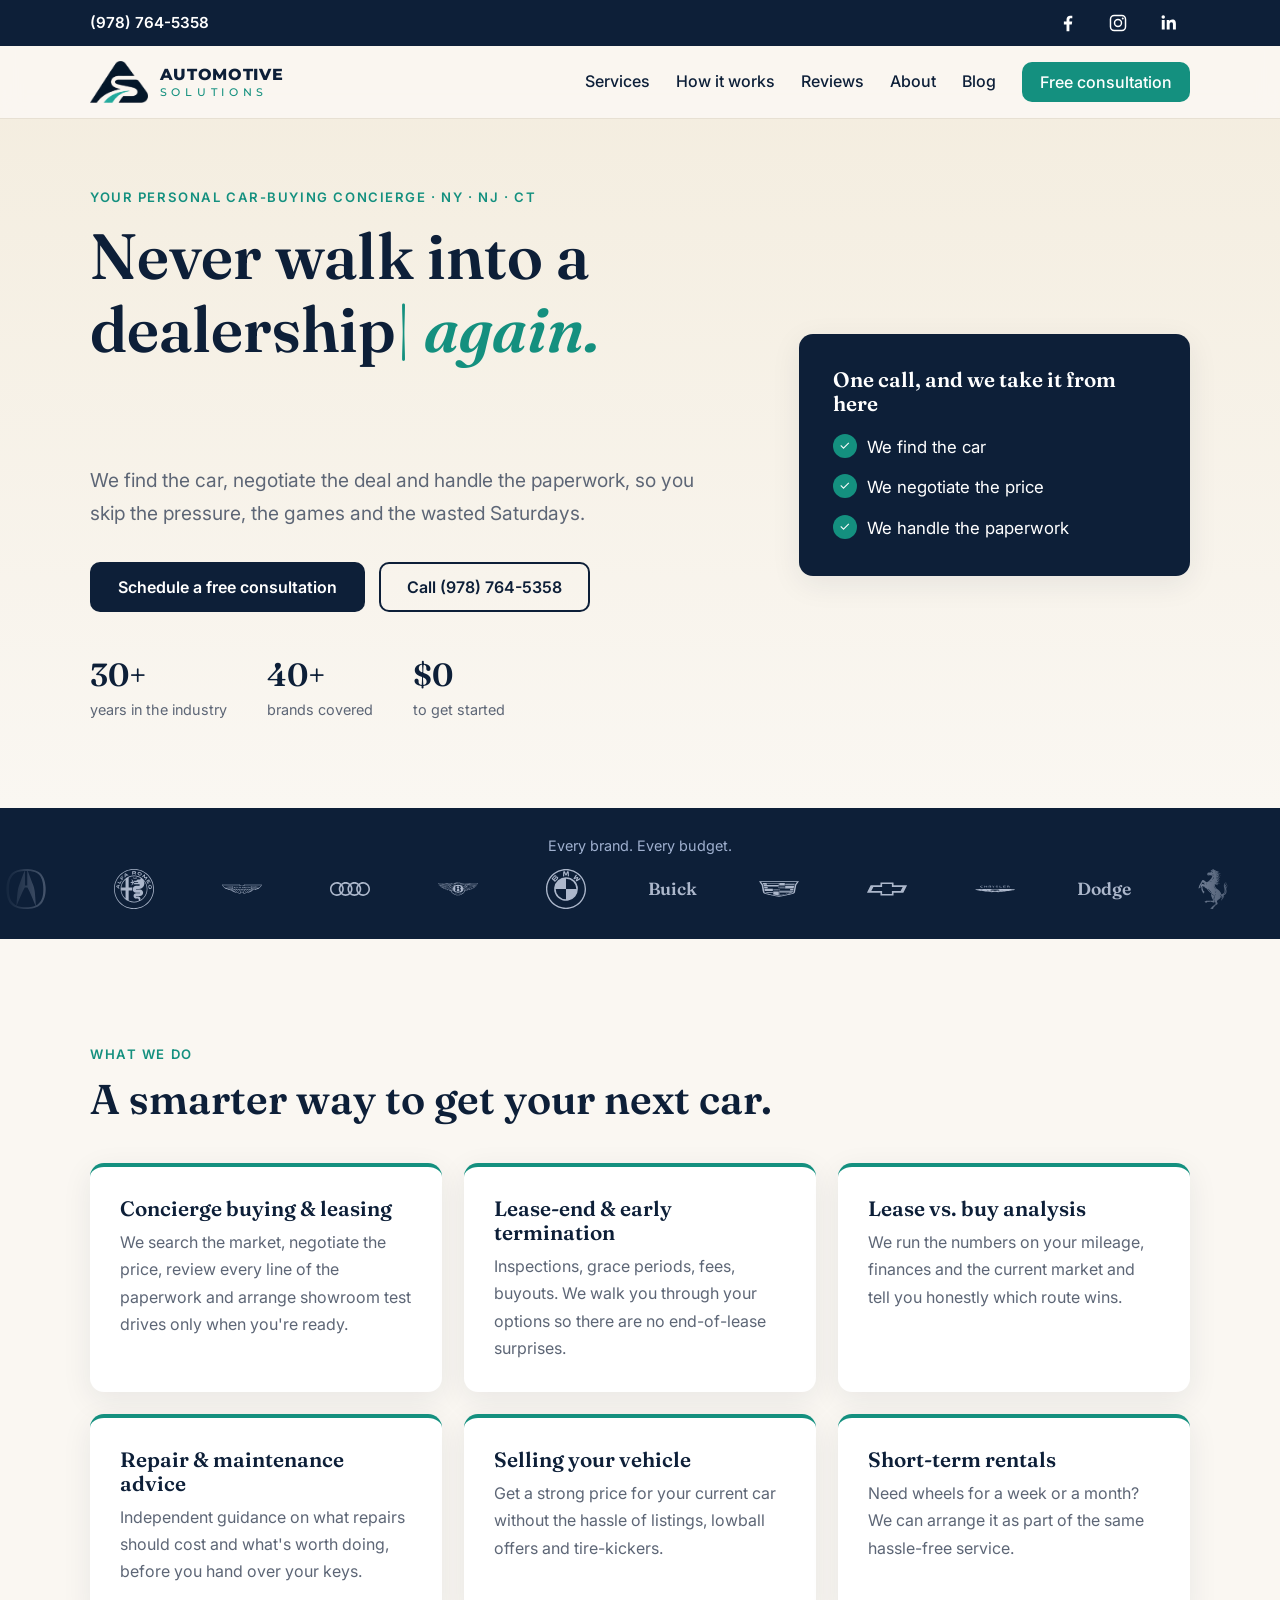
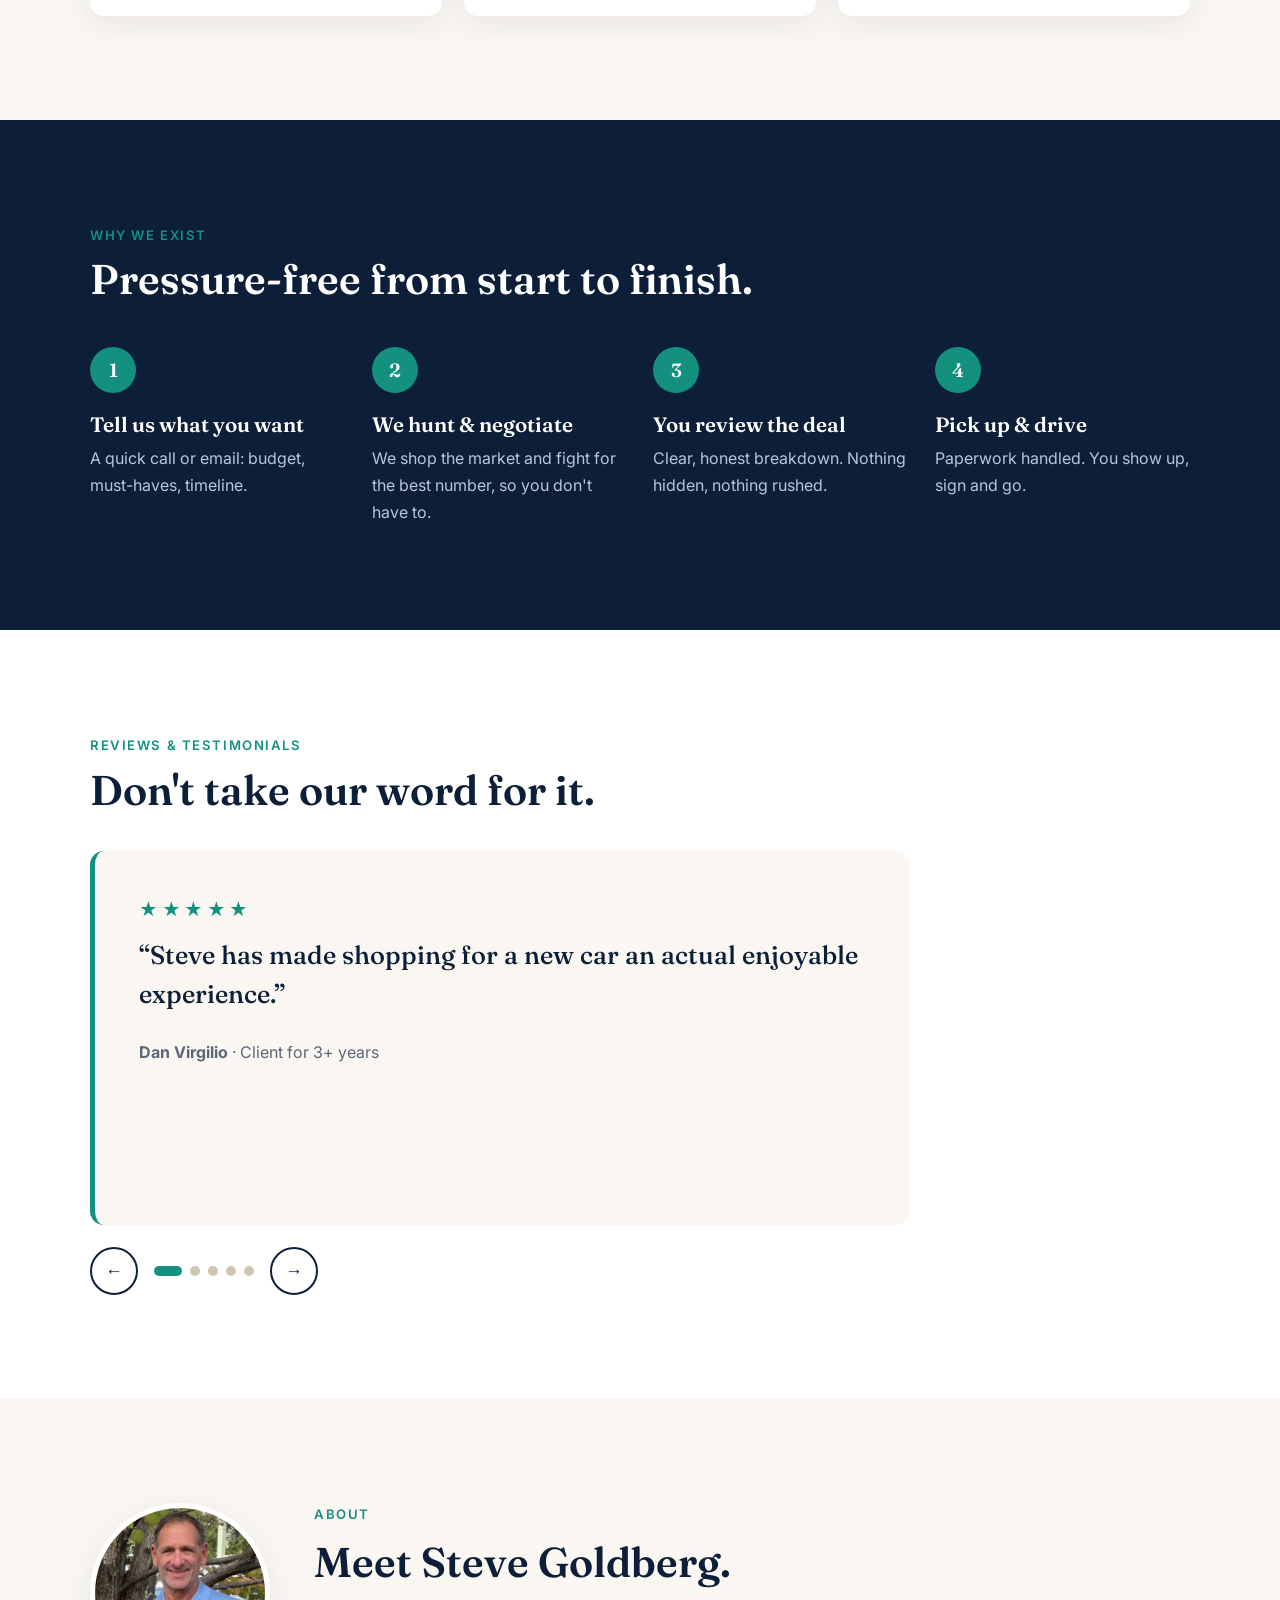
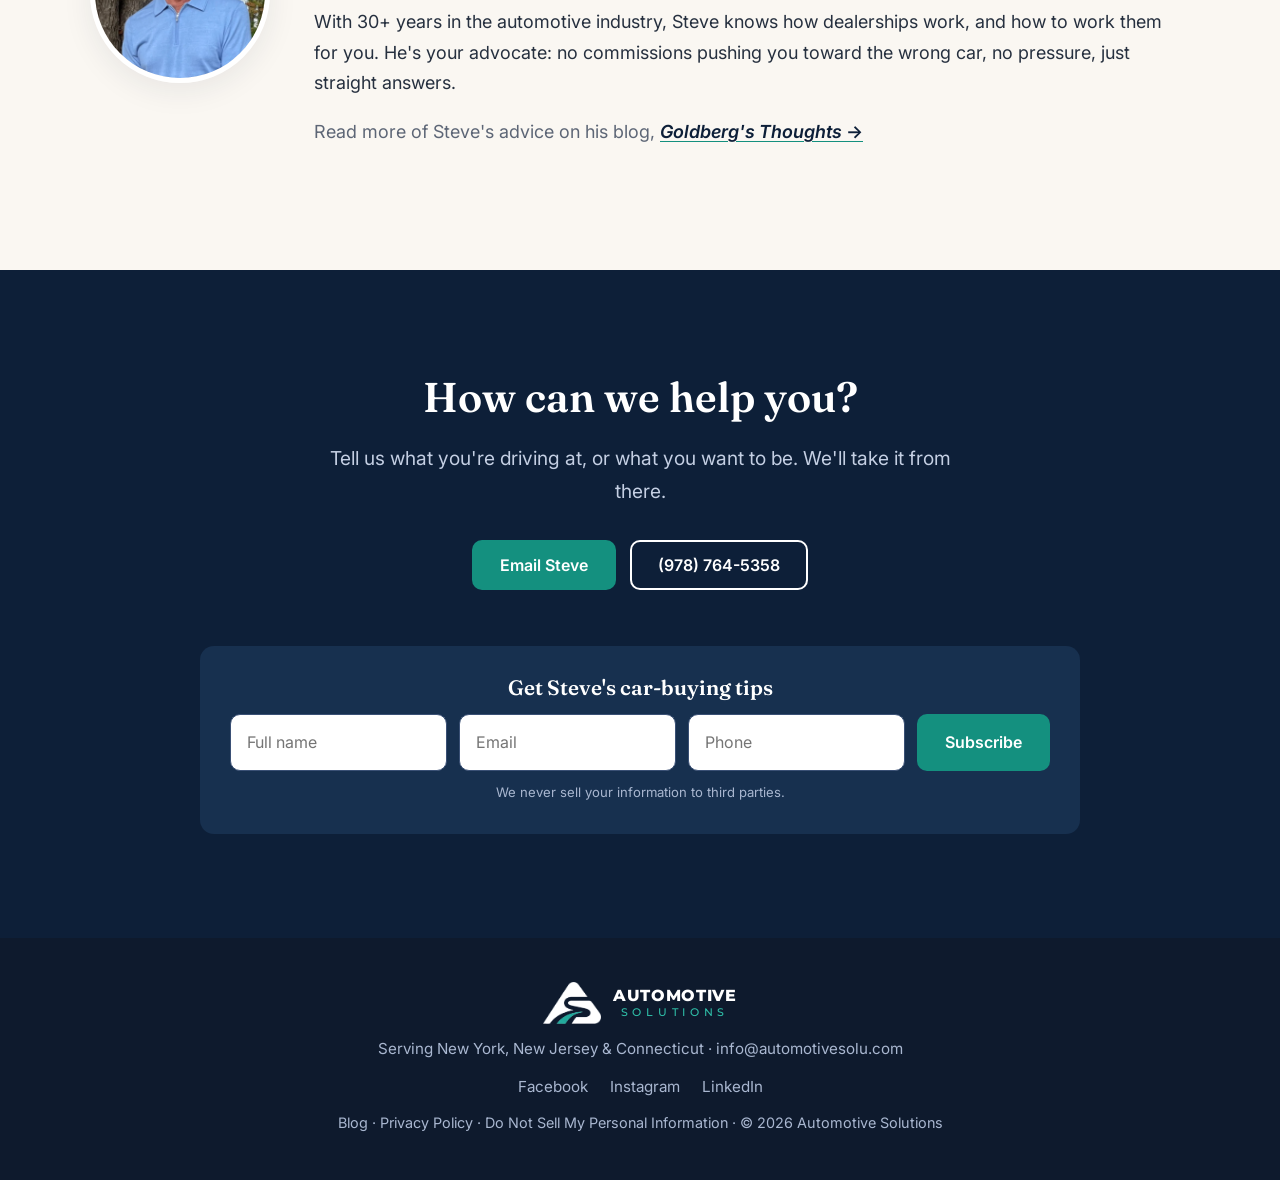
==== index.html @ 4d30e6ed "Automotive Solutions website redesign (draft preview) Co-Authored-By: Claude Sonnet 5.5 <noreply@ant" ====
<!doctype html>
<html lang="en">
<head>
<meta charset="utf-8">
<meta name="viewport" content="width=device-width, initial-scale=1">
<title>Automotive Solutions | Car Buying & Leasing Consultant – NY, NJ, CT</title>
<meta name="description" content="Never walk into a dealership again. Automotive Solutions finds your car, negotiates the deal and handles the paperwork across New York, New Jersey and Connecticut.">
<!-- DRAFT PREVIEW: remove the next line when the site goes live on the real domain -->
<meta name="robots" content="noindex, nofollow">
<link rel="icon" href="assets/favicon.png" type="image/png">
<link rel="preconnect" href="https://fonts.googleapis.com">
<link rel="preconnect" href="https://fonts.gstatic.com" crossorigin>
<link href="https://fonts.googleapis.com/css2?family=Inter:wght@400;500;600;700&family=Montserrat:wght@500;800&family=Fraunces:opsz,wght@9..144,500;9..144,600;9..144,700&display=swap" rel="stylesheet">
<link rel="stylesheet" href="styles.css">
</head>
<body>



<header class="nav" id="nav">
  <div class="topbar"><div class="wrap topbar-inner">
    <a class="tb-phone" href="tel:+19787645358">(978) 764-5358</a>
    <div class="tb-social">
      <a href="https://www.facebook.com/automotivesolu" target="_blank" rel="noopener" aria-label="Facebook"><svg viewBox="0 0 24 24"><path d="M13.5 21v-7.5h2.6l.5-3.1h-3.1V8.5c0-.9.4-1.6 1.7-1.6h1.5V4.2c-.3 0-1.2-.2-2.3-.2-2.4 0-4 1.4-4 4.1v2.3H7.5v3.1h2.9V21h3.1z"/></svg></a>
      <a href="https://www.instagram.com/autosolu/" target="_blank" rel="noopener" aria-label="Instagram"><svg viewBox="0 0 24 24"><path d="M12 7.4A4.6 4.6 0 1 0 12 16.6 4.6 4.6 0 0 0 12 7.4zm0 7.6a3 3 0 1 1 0-6 3 3 0 0 1 0 6zM17.2 6a1.1 1.1 0 1 0 0 2.2 1.1 1.1 0 0 0 0-2.2zM7.8 3h8.4A4.8 4.8 0 0 1 21 7.8v8.4a4.8 4.8 0 0 1-4.8 4.8H7.8A4.8 4.8 0 0 1 3 16.2V7.8A4.8 4.8 0 0 1 7.8 3zm0 1.6A3.2 3.2 0 0 0 4.6 7.8v8.4a3.2 3.2 0 0 0 3.2 3.2h8.4a3.2 3.2 0 0 0 3.2-3.2V7.8a3.2 3.2 0 0 0-3.2-3.2H7.8z"/></svg></a>
      <a href="https://www.linkedin.com/in/steven-goldberg-22b6a011/" target="_blank" rel="noopener" aria-label="LinkedIn"><svg viewBox="0 0 24 24"><path d="M5.2 8.6H8.4V19H5.2V8.6zM6.8 3.6a1.9 1.9 0 1 1 0 3.8 1.9 1.9 0 0 1 0-3.8zM10.4 8.6h3v1.4c.5-.9 1.6-1.7 3.3-1.7 3.3 0 3.9 2.1 3.9 4.9V19h-3.2v-5.1c0-1.2 0-2.7-1.7-2.7s-1.9 1.3-1.9 2.6V19h-3.2V8.6z"/></svg></a>
    </div>
  </div></div>
  <div class="wrap nav-inner">
    <a href="#top" class="brand" aria-label="Automotive Solutions home">
      <img src="assets/logo-mark.png" alt="" width="58" height="42"><span class="bt"><i>Automotive</i><b>Solutions</b></span>
    </a>
    <nav class="links" id="links" aria-label="Main">
      <a href="#services">Services</a>
      <a href="#how">How it works</a>
      <a href="#reviews">Reviews</a>
      <a href="#about">About</a>
      <a href="https://www.automotivesolu.com/blog">Blog</a>
      <a href="#contact" class="btn btn-sm">Free consultation</a>
    </nav>
    <button class="burger" id="burger" aria-label="Menu" aria-expanded="false" aria-controls="links"><span></span><span></span></button>
  </div>
</header>

<main id="top">

<!-- HERO -->
<section class="hero">
  <div class="wrap hero-grid">
    <div class="hero-copy">
      <p class="eyebrow reveal">Your personal car-buying concierge · NY · NJ · CT</p>
      <h1 class="reveal">Never <span class="typed" id="typed">walk into a dealership</span><span class="cursor" aria-hidden="true">|</span> <em>again.</em></h1>
      <p class="lead reveal">We find the car, negotiate the deal and handle the paperwork, so you skip the pressure, the games and the wasted Saturdays.</p>
      <div class="cta reveal">
        <a class="btn" data-mail="Free consultation request">Schedule a free consultation</a>
        <a class="btn btn-ghost" href="tel:+19787645358">Call (978) 764-5358</a>
      </div>
      <ul class="trust reveal">
        <li><b>30+</b><span>years in the industry</span></li>
        <li><b>40+</b><span>brands covered</span></li>
        <li><b>$0</b><span>to get started</span></li>
      </ul>
    </div>
    <aside class="hero-card reveal">
      <h3>One call, and we take it from here</h3>
      <ul class="checks">
        <li>We find the car</li>
        <li>We negotiate the price</li>
        <li>We handle the paperwork</li>
      </ul>
    </aside>
  </div>
</section>

<!-- BRANDS -->
<section class="brands" aria-label="Brands we work with">
  <p class="center small">Every brand. Every budget.</p>
  <div class="marquee"><div class="track" id="brandTrack"></div></div>
</section>

<!-- SERVICES -->
<section id="services" class="section">
  <div class="wrap">
    <p class="eyebrow reveal">What we do</p>
    <h2 class="reveal">A smarter way to get your next car.</h2>
    <div class="cards">
      <article class="card reveal">
        <h3>Concierge buying &amp; leasing</h3>
        <p>We search the market, negotiate the price, review every line of the paperwork and arrange showroom test drives only when you're ready.</p>
      </article>
      <article class="card reveal">
        <h3>Lease-end &amp; early termination</h3>
        <p>Inspections, grace periods, fees, buyouts. We walk you through your options so there are no end-of-lease surprises.</p>
      </article>
      <article class="card reveal">
        <h3>Lease vs. buy analysis</h3>
        <p>We run the numbers on your mileage, finances and the current market and tell you honestly which route wins.</p>
      </article>
      <article class="card reveal">
        <h3>Repair &amp; maintenance advice</h3>
        <p>Independent guidance on what repairs should cost and what's worth doing, before you hand over your keys.</p>
      </article>
      <article class="card reveal">
        <h3>Selling your vehicle</h3>
        <p>Get a strong price for your current car without the hassle of listings, lowball offers and tire-kickers.</p>
      </article>
      <article class="card reveal">
        <h3>Short-term rentals</h3>
        <p>Need wheels for a week or a month? We can arrange it as part of the same hassle-free service.</p>
      </article>
    </div>
  </div>
</section>

<!-- HOW IT WORKS -->
<section id="how" class="section dark">
  <div class="wrap">
    <p class="eyebrow reveal">Why we exist</p>
    <h2 class="reveal">Pressure-free from start to finish.</h2>
    <ol class="steps">
      <li class="reveal"><span class="num">1</span><h3>Tell us what you want</h3><p>A quick call or email: budget, must-haves, timeline.</p></li>
      <li class="reveal"><span class="num">2</span><h3>We hunt &amp; negotiate</h3><p>We shop the market and fight for the best number, so you don't have to.</p></li>
      <li class="reveal"><span class="num">3</span><h3>You review the deal</h3><p>Clear, honest breakdown. Nothing hidden, nothing rushed.</p></li>
      <li class="reveal"><span class="num">4</span><h3>Pick up &amp; drive</h3><p>Paperwork handled. You show up, sign and go.</p></li>
    </ol>
  </div>
</section>

<!-- REVIEWS -->
<section id="reviews" class="section alt">
  <div class="wrap">
    <p class="eyebrow reveal">Reviews &amp; testimonials</p>
    <h2 class="reveal">Don't take our word for it.</h2>
    <div class="slider reveal" id="slider">
      <div class="slides">
        <figure class="slide"><div class="stars">★★★★★</div><blockquote>&ldquo;Steve has made shopping for a new car an actual enjoyable experience.&rdquo;</blockquote><figcaption><b>Dan Virgilio</b> · Client for 3+ years</figcaption></figure>
        <figure class="slide"><div class="stars">★★★★★</div><blockquote>&ldquo;I just purchased my fifth car with Steve. He's a straight shooter, honest, and a pleasure to deal with.&rdquo;</blockquote><figcaption><b>Ralph Milton</b> · Fifth car purchase</figcaption></figure>
        <figure class="slide"><div class="stars">★★★★★</div><blockquote>&ldquo;Steve is a pleasure to work with. Very responsive, knowledgeable, and credible&hellip; my &lsquo;Go To&rsquo; person.&rdquo;</blockquote><figcaption><b>Gary Crispo</b> · Chief Operating Officer</figcaption></figure>
        <figure class="slide"><div class="stars">★★★★★</div><blockquote>&ldquo;A few emails to describe what I am looking for, a quick trip to take delivery where all the paperwork is ready to go, and I'm in and out in 30 minutes. When I refer you to others I tell them you are the best car salesman ever, and I mean it.&rdquo;</blockquote><figcaption><b>Kurt Z.</b> · Four cars purchased through Steve</figcaption></figure>
        <figure class="slide"><div class="stars">★★★★★</div><blockquote>&ldquo;Blanche and I were particularly taken by your ability to identify, out of your large inventory, the cars that you thought would be right for us. And then clearly and accurately tell us why. The entire process, in your hands, was a pleasure.&rdquo;</blockquote><figcaption><b>Theodore D.</b> · Two cars purchased through Steve</figcaption></figure>
      </div>
      <div class="slider-ctl">
        <button id="prev" aria-label="Previous review">←</button>
        <div class="dots" id="dots"></div>
        <button id="next" aria-label="Next review">→</button>
      </div>
    </div>
  </div>
</section>

<!-- ABOUT -->
<section id="about" class="section">
  <div class="wrap about">
    <img class="portrait reveal" src="assets/steve.jpg" alt="Steve Goldberg, founder of Automotive Solutions" width="800" height="718" loading="lazy">
    <div>
      <p class="eyebrow reveal">About</p>
      <h2 class="reveal">Meet Steve Goldberg.</h2>
      <p class="reveal">With 30+ years in the automotive industry, Steve knows how dealerships work, and how to work them for you. He's your advocate: no commissions pushing you toward the wrong car, no pressure, just straight answers.</p>
      <p class="reveal muted">Read more of Steve's advice on his blog, <a href="https://www.automotivesolu.com/blog"><i>Goldberg's Thoughts</i> &rarr;</a></p>
    </div>
  </div>
</section>

<!-- CONTACT -->
<section id="contact" class="section cta-band">
  <div class="wrap">
    <h2 class="reveal">How can we help you?</h2>
    <p class="lead reveal">Tell us what you're driving at, or what you want to be. We'll take it from there.</p>
    <div class="cta center-cta reveal">
      <a class="btn" data-mail="Free consultation request">Email Steve</a>
      <a class="btn btn-ghost" href="tel:+19787645358">(978) 764-5358</a>
    </div>
    <form class="subscribe reveal" id="sub" novalidate>
      <h3>Get Steve's car-buying tips</h3>
      <div class="row">
        <input name="name" placeholder="Full name" autocomplete="name" required>
        <input name="email" type="email" placeholder="Email" autocomplete="email" required>
        <input name="phone" type="tel" placeholder="Phone" autocomplete="tel">
        <button class="btn" type="submit">Subscribe</button>
      </div>
      <p class="fine" id="subMsg">We never sell your information to third parties.</p>
    </form>
  </div>
</section>
</main>

<footer class="footer">
  <div class="wrap foot-inner">
    <div class="brand"><img src="assets/logo-mark-light.png" alt="" width="58" height="42"><span class="bt"><i>Automotive</i><b>Solutions</b></span></div>
    <p>Serving New York, New Jersey &amp; Connecticut · <a href="mailto:info@automotivesolu.com">info@automotivesolu.com</a></p>
    <p class="social">
      <a href="https://www.facebook.com/automotivesolu" target="_blank" rel="noopener">Facebook</a>
      <a href="https://www.instagram.com/autosolu/" target="_blank" rel="noopener">Instagram</a>
      <a href="https://www.linkedin.com/in/steven-goldberg-22b6a011/" target="_blank" rel="noopener">LinkedIn</a>
    </p>
    <p class="small"><a href="https://www.automotivesolu.com/blog">Blog</a> · <a href="privacy.html">Privacy Policy</a> · <a href="privacy.html#do-not-sell">Do Not Sell My Personal Information</a> · © <span id="yr">2026</span> Automotive Solutions</p>
  </div>
</footer>

<a class="sticky-call" href="tel:+19787645358" aria-label="Call now">📞 Call</a>

<script src="script.js"></script>
</body>
</html>
---- styles.css ----
:root{
  --navy:#0d1f38; --navy2:#17304f; --gold:#14907f; --gold-l:#2fbfa8;
  --cream:#faf7f2; --paper:#fff; --text:#26303f; --muted:#5d6676; --line:#e7e0d3;
  --r:14px; --shadow:0 8px 30px rgba(20,35,59,.08);
}
*{box-sizing:border-box;margin:0}
html{scroll-behavior:smooth;scroll-padding-top:80px}
body{font:18px/1.7 Inter,system-ui,sans-serif;color:var(--text);background:var(--cream);overflow-x:hidden;-webkit-font-smoothing:antialiased}
h1,h2,h3{font-family:Fraunces,Georgia,serif;color:var(--navy);line-height:1.15;font-weight:600}
h1{font-size:clamp(2.4rem,5.4vw,4rem)}
.typed{color:var(--navy)}
.cursor{color:var(--gold);font-weight:300;animation:blink 1s steps(2) infinite}
@keyframes blink{50%{opacity:0}}
h1{min-height:3.5em}
h1 em{color:var(--gold);font-style:italic}
h2{font-size:clamp(1.9rem,3.6vw,2.6rem);margin-bottom:.5em}
h3{font-size:1.3rem;margin-bottom:.4em}
a{color:inherit}
.wrap{width:min(1100px,100% - 40px);margin-inline:auto}
.section{padding:clamp(60px,9vw,104px) 0}
.alt{background:var(--paper)} .dark{background:var(--navy);color:#e6ebf4}
.dark h2,.dark h3{color:#fff}
.muted{color:var(--muted)} .small{font-size:.9rem} .fine{font-size:.82rem;color:var(--muted);margin-top:.8em}
.center{text-align:center}
.eyebrow{font-size:.82rem;font-weight:600;letter-spacing:.12em;text-transform:uppercase;color:var(--gold);margin-bottom:.8em}
.lead{font-size:1.2rem;color:var(--muted);max-width:52ch}
.progress{display:none}

/* nav */
.nav{position:fixed;inset:0 0 auto 0;z-index:50;background:rgba(250,247,242,.94);backdrop-filter:blur(10px);box-shadow:0 1px 0 var(--line)}
.nav-inner{display:flex;align-items:center;justify-content:space-between;height:72px}
.brand{display:flex;align-items:center;gap:10px;text-decoration:none;color:var(--navy);font:600 1.2rem Fraunces,serif}
.brand b{font-weight:700;color:var(--gold)}
.links{display:flex;align-items:center;gap:26px}
.links a{text-decoration:none;font-size:1rem;font-weight:500;color:var(--navy)}
.links a:hover{color:var(--gold)}
.burger{display:none;background:none;border:0;width:46px;height:46px;position:relative;cursor:pointer}
.burger span{position:absolute;left:10px;right:10px;height:2px;background:var(--navy);transition:.3s}
.burger span:first-child{top:18px}.burger span:last-child{top:26px}
.burger[aria-expanded=true] span:first-child{top:22px;transform:rotate(45deg)}
.burger[aria-expanded=true] span:last-child{top:22px;transform:rotate(-45deg)}

/* buttons */
.btn{display:inline-flex;align-items:center;justify-content:center;padding:15px 28px;border-radius:10px;background:var(--navy);color:#fff!important;font:600 1rem Inter,sans-serif;text-decoration:none;border:0;cursor:pointer;transition:background .2s,transform .2s}
.btn:hover{background:var(--navy2);transform:translateY(-2px)}
.btn-sm{padding:10px 18px;font-size:.95rem;background:var(--gold)}
.btn-sm:hover{background:var(--gold-l)}
.btn-ghost{background:transparent;color:var(--navy)!important;box-shadow:inset 0 0 0 2px var(--navy)}
.btn-ghost:hover{background:var(--navy);color:#fff!important}
.cta{display:flex;gap:14px;flex-wrap:wrap;margin-top:1.8em}

/* hero */
.hero{padding:140px 0 84px;background:linear-gradient(180deg,#f3ecdd,var(--cream))}
.hero-grid{display:grid;grid-template-columns:1.25fr .75fr;gap:56px;align-items:center}
.hero .lead{margin-top:1.1em}
.trust{display:flex;gap:40px;list-style:none;padding:0;margin-top:2.4em;flex-wrap:wrap}
.trust b{display:block;font:600 2rem Fraunces,serif;color:var(--navy)}
.trust span{font-size:.9rem;color:var(--muted)}
.hero-card{background:var(--navy);color:#fff;padding:34px;border-radius:var(--r);box-shadow:var(--shadow)}
.hero-card h3{color:#fff;margin-bottom:.8em}
.checks{list-style:none;padding:0;display:grid;gap:12px}
.checks li{padding-left:34px;position:relative;font-size:1.05rem}
.checks li::before{content:"✓";position:absolute;left:0;top:1px;width:24px;height:24px;border-radius:50%;background:var(--gold);color:#fff;font-size:.8rem;display:grid;place-items:center}

/* brands */
.brands{padding:26px 0 30px;background:var(--navy);color:#9fb0cf}
.marquee{overflow:hidden;margin-top:10px;-webkit-mask:linear-gradient(90deg,transparent,#000 10%,#000 90%,transparent);mask:linear-gradient(90deg,transparent,#000 10%,#000 90%,transparent)}
.track{display:flex;gap:44px;width:max-content;animation:scrollx 120s linear infinite}
.marquee:hover .track{animation-play-state:paused}
.track{align-items:center;gap:56px}
.track .logo{width:52px;height:40px;background:#c9d3e6;opacity:.85;-webkit-mask:var(--src) center/contain no-repeat;mask:var(--src) center/contain no-repeat;transition:background .2s,opacity .2s}
.track .logo:hover{background:var(--gold-l);opacity:1}
.track .wordmark{font:600 1.1rem Fraunces,serif;white-space:nowrap;color:#c9d3e6;opacity:.85}
@keyframes scrollx{to{transform:translateX(-50%)}}

/* cards */
.cards{display:grid;grid-template-columns:repeat(auto-fit,minmax(290px,1fr));gap:22px;margin-top:2.2em}
.card{padding:30px;background:var(--paper);border-radius:var(--r);border-top:4px solid var(--gold);box-shadow:var(--shadow)}
.card p{color:var(--muted);font-size:1rem}

/* steps */
.steps{list-style:none;padding:0;display:grid;grid-template-columns:repeat(auto-fit,minmax(220px,1fr));gap:26px;margin-top:2.4em}
.steps p{color:#b9c5db;font-size:1rem}
.num{display:grid;place-items:center;width:46px;height:46px;border-radius:50%;background:var(--gold);color:#fff;font:600 1.2rem Fraunces,serif;margin-bottom:1em}

/* slider */
.slider{margin-top:2em;max-width:820px;overflow:hidden}
.slides{display:flex;transition:transform .6s ease}
.slide{min-width:100%;padding:44px;background:var(--cream);border-radius:var(--r);border-left:5px solid var(--gold)}
.stars{color:var(--gold);letter-spacing:.2em;margin-bottom:.6em}
blockquote{font:500 clamp(1.2rem,2.4vw,1.6rem)/1.5 Fraunces,serif;color:var(--navy);margin-bottom:1em}
figcaption{color:var(--muted);font-size:1rem}
.slider-ctl{display:flex;align-items:center;gap:16px;margin-top:22px}
.slider-ctl button{width:48px;height:48px;border-radius:50%;border:2px solid var(--navy);background:transparent;color:var(--navy);cursor:pointer;font-size:1.1rem}
.slider-ctl button:hover{background:var(--navy);color:#fff}
.dots{display:flex;gap:8px}
.dots i{width:10px;height:10px;border-radius:50%;background:#cfc6b4;cursor:pointer;transition:.3s}
.dots i.on{width:28px;border-radius:5px;background:var(--gold)}

/* about */
.about{display:grid;grid-template-columns:180px 1fr;gap:44px;align-items:start}
.about p{margin-bottom:1em}
.portrait{width:180px;height:180px;aspect-ratio:1;object-fit:cover;object-position:50% 18%;border-radius:50%;box-shadow:var(--shadow);border:5px solid #fff}

/* contact */
.cta-band{background:var(--navy);color:#fff;text-align:center}
.cta-band h2{color:#fff}
.cta-band .lead{margin-inline:auto;color:#c4cfe3}
.center-cta{justify-content:center}
.cta-band .btn{background:var(--gold)}
.cta-band .btn:hover{background:var(--gold-l)}
.cta-band .btn-ghost{background:transparent;box-shadow:inset 0 0 0 2px #fff;color:#fff!important}
.subscribe{max-width:880px;margin:56px auto 0;padding:30px;border-radius:var(--r);background:var(--navy2)}
.subscribe h3{color:#fff}
.subscribe .row{display:grid;grid-template-columns:1fr 1fr 1fr auto;gap:12px;margin-top:14px}
.subscribe input{padding:14px 16px;border-radius:10px;border:1px solid #3a5075;background:#fff;color:var(--text);font:inherit;font-size:1rem;min-width:0}
.subscribe input:focus{outline:2px solid var(--gold-l);outline-offset:1px}
.subscribe .fine{color:#a9b7d0}

.footer{background:#0e1a2d;color:#a9b7d0;padding:44px 0;font-size:.95rem}
.footer .brand{color:#fff}
.foot-inner{display:grid;gap:12px;justify-items:center;text-align:center}
.footer a{text-decoration:none}.footer a:hover{color:var(--gold-l)}
.social{display:flex;gap:22px}
.sticky-call{display:none}

.reveal{opacity:0;transform:translateY(18px);transition:opacity .7s ease,transform .7s ease}
.reveal.in{opacity:1;transform:none}

@media(max-width:860px){
  body{font-size:17px}
  .hero-grid,.about{grid-template-columns:1fr}
  .hero{padding-top:110px}
  .portrait{width:150px;height:150px}
  .subscribe .row{grid-template-columns:1fr}
  .burger{display:block}
  .links{position:fixed;inset:72px 0 auto 0;flex-direction:column;align-items:stretch;gap:0;padding:8px 20px 22px;background:var(--cream);box-shadow:0 12px 24px rgba(0,0,0,.1);transform:translateY(-130%);transition:transform .3s}
  .links.open{transform:none}
  .links a{padding:16px 4px;font-size:1.1rem;border-bottom:1px solid var(--line)}
  .links .btn{margin-top:14px;border:0;text-align:center;color:#fff}
  .sticky-call{display:flex;position:fixed;right:16px;bottom:16px;z-index:40;padding:14px 22px;border-radius:999px;background:var(--gold);color:#fff;font-weight:700;text-decoration:none;box-shadow:0 8px 24px rgba(0,0,0,.3)}
  .slide{padding:28px}
}
@media(prefers-reduced-motion:reduce){*{animation:none!important;transition:none!important}.reveal{opacity:1;transform:none}}

.about a{color:var(--navy);font-weight:600;text-decoration-color:var(--gold);text-underline-offset:3px}
.about a:hover{color:var(--gold)}

/* top bar */
.topbar{background:var(--navy);color:#fff}
.topbar-inner{display:flex;align-items:center;justify-content:space-between;height:46px}
.tb-phone{color:#fff;text-decoration:none;font-weight:600;font-size:.95rem}
.tb-phone:hover{color:var(--gold-l)}
.tb-social{display:flex;gap:6px}
.tb-social a{width:44px;height:44px;display:grid;place-items:center;border-radius:50%;transition:background .2s}
.tb-social a:hover{background:rgba(255,255,255,.12)}
.tb-social svg{width:22px;height:22px;fill:#fff}
.tb-social a:hover svg{fill:var(--gold-l)}
.hero{padding-top:186px}
@media(max-width:860px){.links{inset:118px 0 auto 0}.hero{padding-top:160px}html{scroll-padding-top:120px}}

/* logo lockup */
.brand{gap:12px}
.brand img{height:42px;width:auto}
.bt{display:flex;flex-direction:column;line-height:1;font-family:Montserrat,sans-serif;text-transform:uppercase}
.bt i{font-style:normal;font-weight:800;font-size:1.02rem;letter-spacing:.04em;color:var(--navy)}
.bt b{font-weight:500;font-size:.7rem;letter-spacing:.42em;color:var(--gold);margin:4px 0 0}
.footer .bt i{color:#fff}.footer .bt b{color:var(--gold-l)}
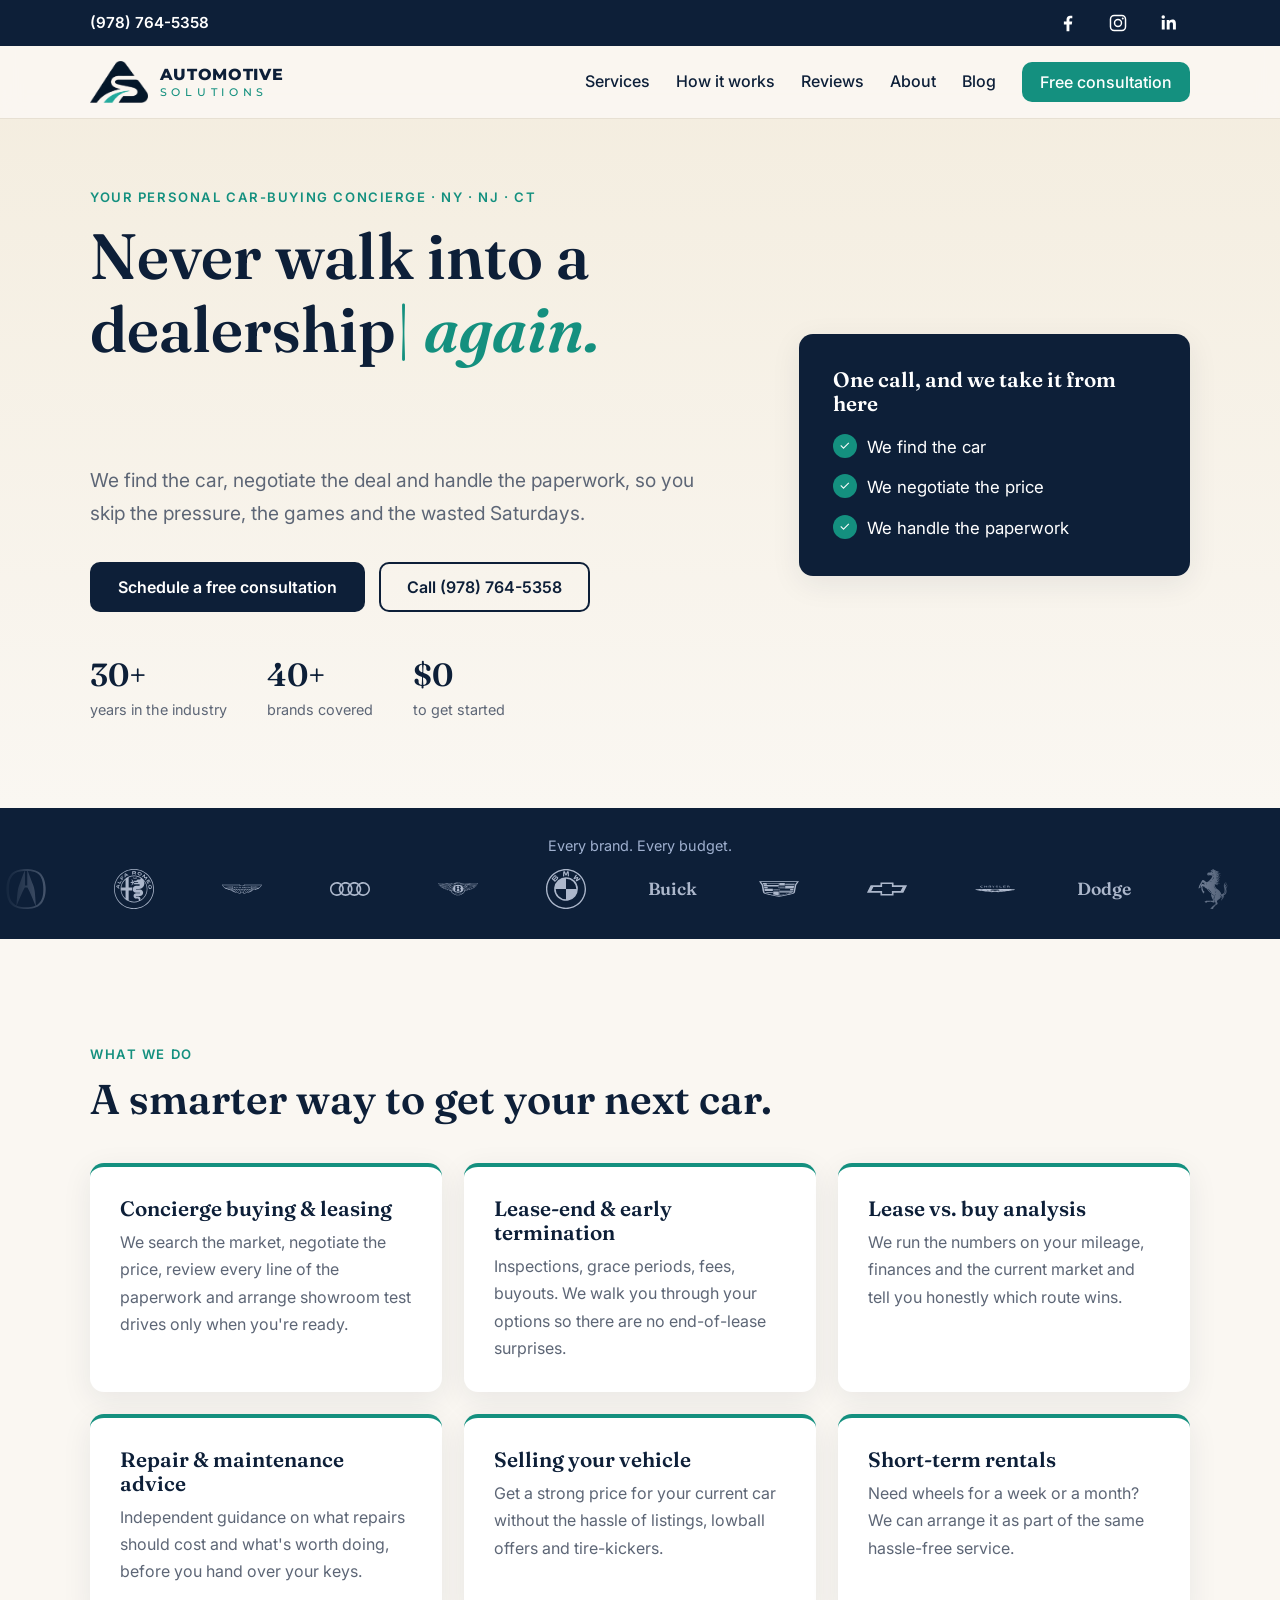
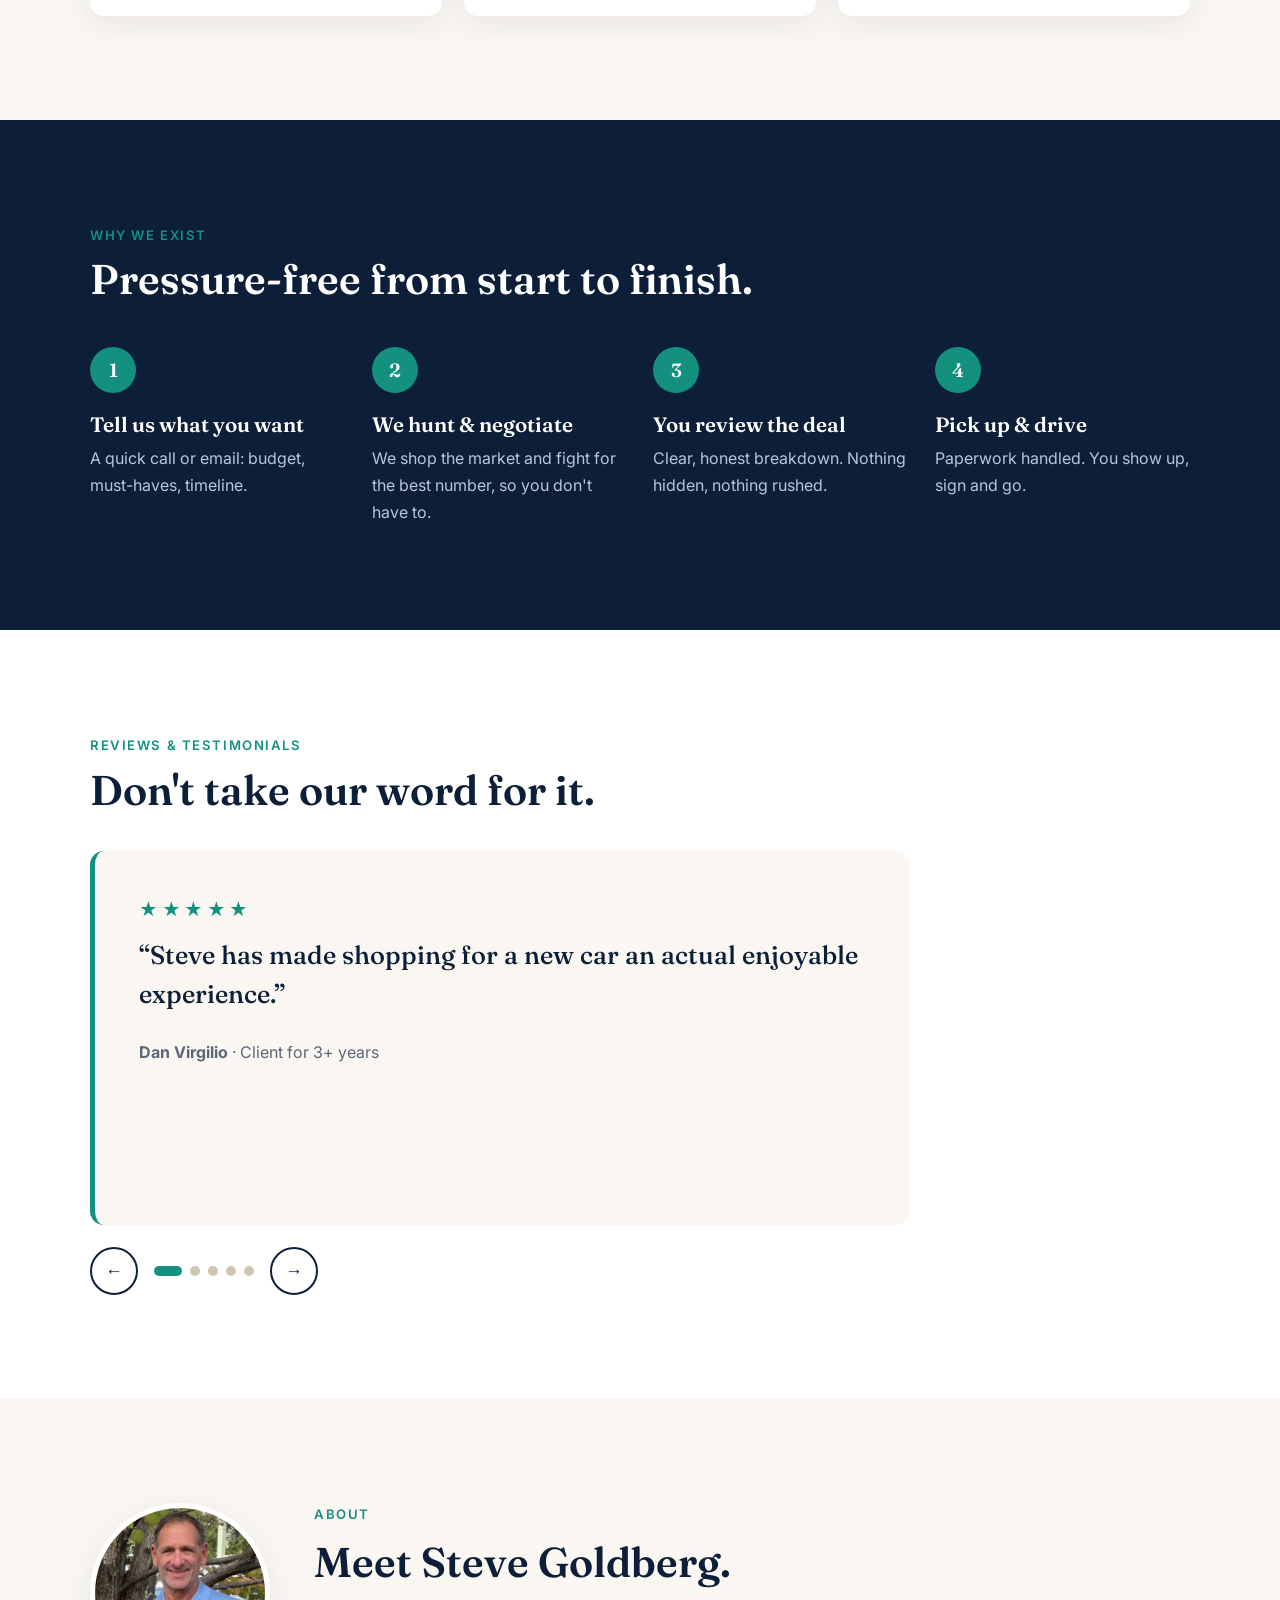
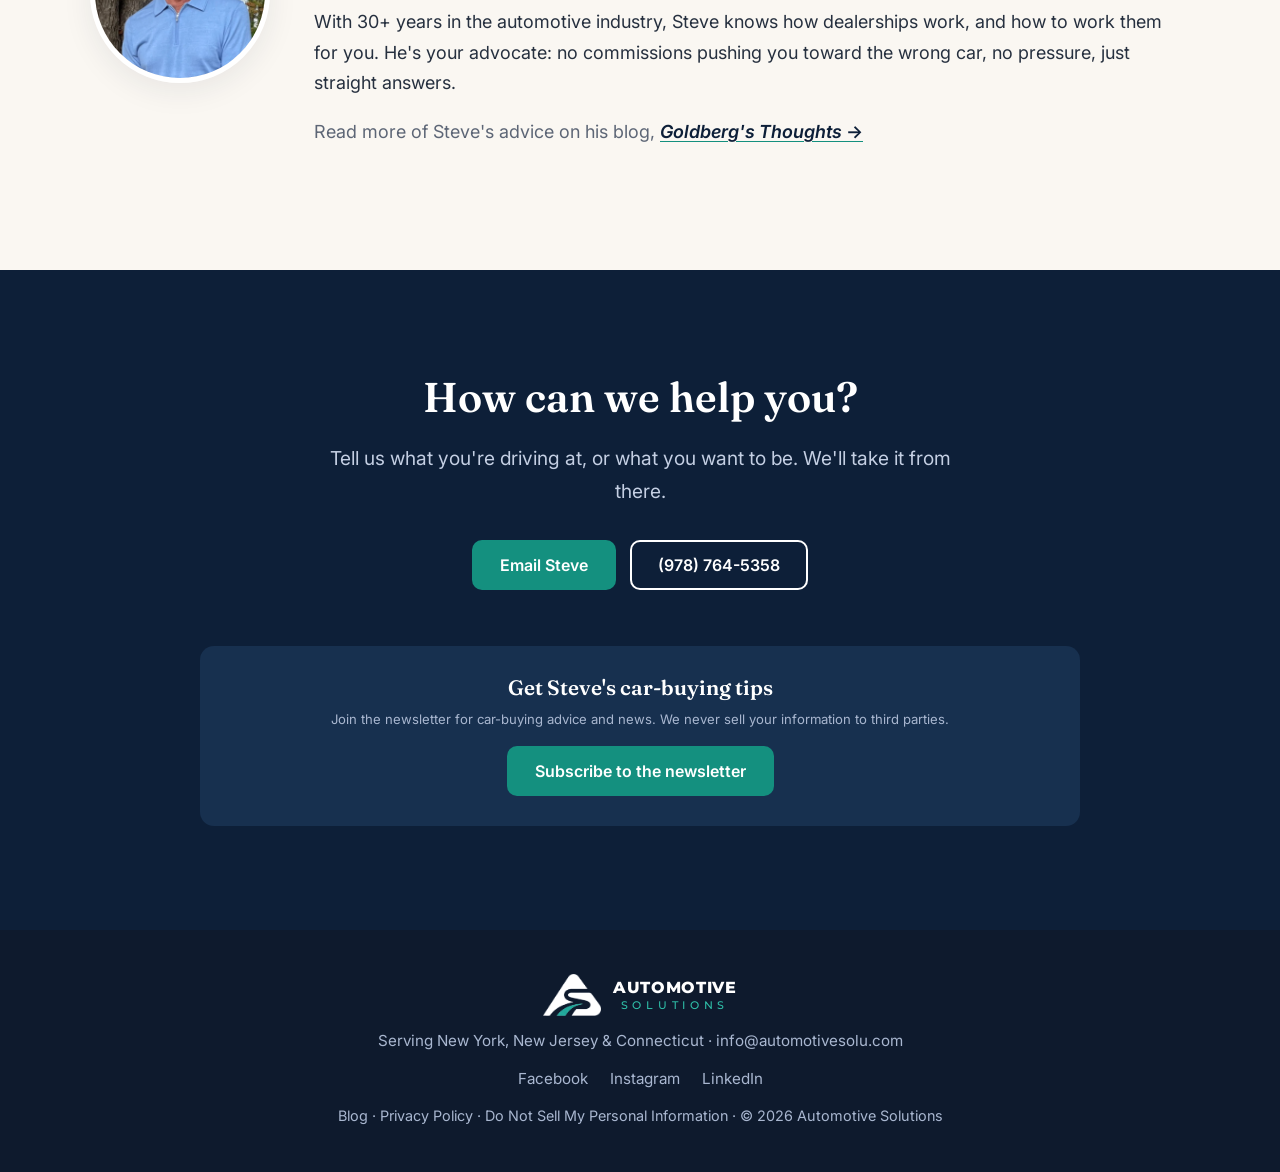
==== commit 6b628d66: "Go-live prep: real privacy policy, blog on subdomain, old-URL redirects, indexable Co-Authored-By: C" ====
--- a/index.html
+++ b/index.html
@@ -5,8 +5,7 @@
 <meta name="viewport" content="width=device-width, initial-scale=1">
 <title>Automotive Solutions | Car Buying & Leasing Consultant – NY, NJ, CT</title>
 <meta name="description" content="Never walk into a dealership again. Automotive Solutions finds your car, negotiates the deal and handles the paperwork across New York, New Jersey and Connecticut.">
-<!-- DRAFT PREVIEW: remove the next line when the site goes live on the real domain -->
-<meta name="robots" content="noindex, nofollow">
+<link rel="canonical" href="https://www.automotivesolu.com/">
 <link rel="icon" href="assets/favicon.png" type="image/png">
 <link rel="preconnect" href="https://fonts.googleapis.com">
 <link rel="preconnect" href="https://fonts.gstatic.com" crossorigin>
@@ -35,7 +34,7 @@
       <a href="#how">How it works</a>
       <a href="#reviews">Reviews</a>
       <a href="#about">About</a>
-      <a href="https://www.automotivesolu.com/blog">Blog</a>
+      <a href="https://blog.automotivesolu.com/blog">Blog</a>
       <a href="#contact" class="btn btn-sm">Free consultation</a>
     </nav>
     <button class="burger" id="burger" aria-label="Menu" aria-expanded="false" aria-controls="links"><span></span><span></span></button>
@@ -156,7 +155,7 @@
       <p class="eyebrow reveal">About</p>
       <h2 class="reveal">Meet Steve Goldberg.</h2>
       <p class="reveal">With 30+ years in the automotive industry, Steve knows how dealerships work, and how to work them for you. He's your advocate: no commissions pushing you toward the wrong car, no pressure, just straight answers.</p>
-      <p class="reveal muted">Read more of Steve's advice on his blog, <a href="https://www.automotivesolu.com/blog"><i>Goldberg's Thoughts</i> &rarr;</a></p>
+      <p class="reveal muted">Read more of Steve's advice on his blog, <a href="https://blog.automotivesolu.com/blog"><i>Goldberg's Thoughts</i> &rarr;</a></p>
     </div>
   </div>
 </section>
@@ -170,16 +169,11 @@
       <a class="btn" data-mail="Free consultation request">Email Steve</a>
       <a class="btn btn-ghost" href="tel:+19787645358">(978) 764-5358</a>
     </div>
-    <form class="subscribe reveal" id="sub" novalidate>
+    <div class="subscribe reveal">
       <h3>Get Steve's car-buying tips</h3>
-      <div class="row">
-        <input name="name" placeholder="Full name" autocomplete="name" required>
-        <input name="email" type="email" placeholder="Email" autocomplete="email" required>
-        <input name="phone" type="tel" placeholder="Phone" autocomplete="tel">
-        <button class="btn" type="submit">Subscribe</button>
-      </div>
-      <p class="fine" id="subMsg">We never sell your information to third parties.</p>
-    </form>
+      <p class="fine" style="margin:.5em 0 1.2em">Join the newsletter for car-buying advice and news. We never sell your information to third parties.</p>
+      <a class="btn" href="https://blog.automotivesolu.com/" target="_blank" rel="noopener">Subscribe to the newsletter</a>
+    </div>
   </div>
 </section>
 </main>
@@ -193,7 +187,7 @@
       <a href="https://www.instagram.com/autosolu/" target="_blank" rel="noopener">Instagram</a>
       <a href="https://www.linkedin.com/in/steven-goldberg-22b6a011/" target="_blank" rel="noopener">LinkedIn</a>
     </p>
-    <p class="small"><a href="https://www.automotivesolu.com/blog">Blog</a> · <a href="privacy.html">Privacy Policy</a> · <a href="privacy.html#do-not-sell">Do Not Sell My Personal Information</a> · © <span id="yr">2026</span> Automotive Solutions</p>
+    <p class="small"><a href="https://blog.automotivesolu.com/blog">Blog</a> · <a href="privacy.html">Privacy Policy</a> · <a href="privacy.html#do-not-sell">Do Not Sell My Personal Information</a> · © <span id="yr">2026</span> Automotive Solutions</p>
   </div>
 </footer>
 
--- a/styles.css
+++ b/styles.css
@@ -166,3 +166,5 @@
 .bt i{font-style:normal;font-weight:800;font-size:1.02rem;letter-spacing:.04em;color:var(--navy)}
 .bt b{font-weight:500;font-size:.7rem;letter-spacing:.42em;color:var(--gold);margin:4px 0 0}
 .footer .bt i{color:#fff}.footer .bt b{color:var(--gold-l)}
+
+.subscribe{text-align:center}
